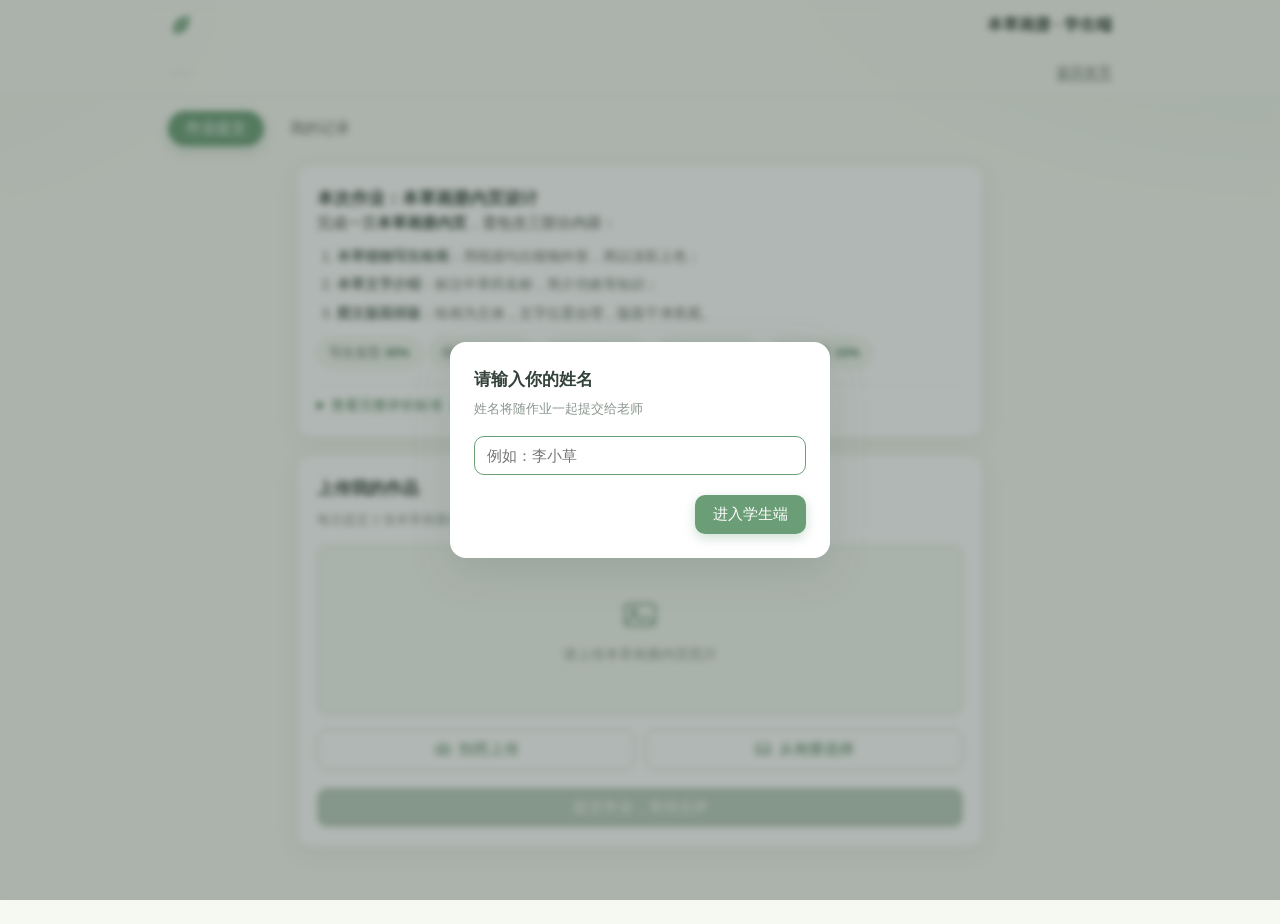
==== student.html @ 869b650e "本草画册作业评价网页" ====
<!DOCTYPE html>
<html lang="zh-CN">
<head>
  <meta charset="UTF-8">
  <meta name="viewport" content="width=device-width, initial-scale=1.0, viewport-fit=cover">
  <meta name="theme-color" content="#6b9e77">
  <title>本草画册 · 学生端</title>
  <link rel="icon" href="data:image/svg+xml,%3Csvg xmlns='http://www.w3.org/2000/svg' viewBox='0 0 32 32'%3E%3Cpath d='M27 5C13 5 6 13 6 24c0 1 .1 2 .2 2.8C7 27 8 27 9 27c11 0 18-9 18-22z' fill='%236b9e77'/%3E%3Cpath d='M8 26C13 18 19 12 25 8' stroke='%23fff' stroke-width='1.4' fill='none' stroke-linecap='round'/%3E%3C/svg%3E">
  <link rel="stylesheet" href="css/style.css">
</head>
<body data-app="student">

  <!-- 学生端 -->
  <section id="view-student" class="view">
    <header class="topbar">
      <div class="brand">
        <svg viewBox="0 0 32 32" width="26" height="26"><path d="M27 5C13 5 6 13 6 24c0 1 .1 2 .2 2.8C7 27 8 27 9 27c11 0 18-9 18-22z" fill="#6b9e77"/><path d="M8 26C13 18 19 12 25 8" stroke="#fff" stroke-width="1.4" fill="none" stroke-linecap="round"/></svg>
        <span>本草画册 · 学生端</span>
      </div>
      <div class="topbar-right">
        <span id="student-name-label" class="name-label"></span>
        <a class="link-btn" href="index.html">返回首页</a>
      </div>
    </header>

    <div class="tabs">
      <button class="tab active" data-stab="submit">作业提交</button>
      <button class="tab" data-stab="records">我的记录</button>
    </div>

    <main class="container">
      <!-- 作业提交 -->
      <div id="stab-submit" class="stab">
        <div class="card">
          <h2 class="card-title">本次作业：本草画册内页设计</h2>
          <div class="requirement">
            <p>完成一页<b>本草画册内页</b>，需包含三部分内容：</p>
            <ol class="req-list">
              <li><b>本草植物写生绘画</b>：用线描勾出植物外形，再以淡彩上色；</li>
              <li><b>本草文字介绍</b>：标注中草药名称，简介功效等知识；</li>
              <li><b>图文版面排版</b>：绘画为主体，文字位置合理，版面干净美观。</li>
            </ol>
            <div class="weight-row">
              <span>写生造型 <b>30%</b></span>
              <span>线描色彩 <b>20%</b></span>
              <span>排版构图 <b>20%</b></span>
              <span>知识文本 <b>15%</b></span>
              <span>完整创意 <b>15%</b></span>
            </div>
            <details class="rubric-details">
              <summary>查看完整评价标准（四级）</summary>
              <div class="rubric-table" id="rubric-table"></div>
            </details>
          </div>
        </div>

        <div class="card">
          <h2 class="card-title">上传我的作品</h2>
          <p class="card-hint">每次提交 1 张本草画册内页照片，可直接拍照或从相册选择。</p>

          <div id="upload-empty" class="upload-zone">
            <svg viewBox="0 0 24 24" width="40" height="40"><rect x="3" y="6" width="18" height="13" rx="2" fill="none" stroke="#8aa890" stroke-width="1.5"/><circle cx="8.5" cy="10.5" r="1.5" fill="none" stroke="#8aa890" stroke-width="1.5"/><path d="M4 17l4.5-4 3.5 3 3-2.5L20 17" fill="none" stroke="#8aa890" stroke-width="1.5" stroke-linejoin="round"/></svg>
            <span>请上传本草画册内页照片</span>
          </div>
          <div id="upload-preview" class="upload-preview hidden">
            <img id="preview-img" alt="作品预览">
            <button id="remove-img" class="link-btn danger">重新选择</button>
          </div>

          <div class="upload-actions">
            <button id="btn-camera" class="btn btn-outline">
              <svg viewBox="0 0 24 24" width="18" height="18"><path d="M4 8h3l1.5-2h7L17 8h3a1 1 0 011 1v9a1 1 0 01-1 1H4a1 1 0 01-1-1V9a1 1 0 011-1z" fill="none" stroke="currentColor" stroke-width="1.6"/><circle cx="12" cy="13" r="3.2" fill="none" stroke="currentColor" stroke-width="1.6"/></svg>
              拍照上传
            </button>
            <button id="btn-album" class="btn btn-outline">
              <svg viewBox="0 0 24 24" width="18" height="18"><rect x="3" y="5" width="18" height="14" rx="2" fill="none" stroke="currentColor" stroke-width="1.6"/><path d="M7 9h.01M4 16l5-4 4 3 3-2.5 4 3.5" fill="none" stroke="currentColor" stroke-width="1.6" stroke-linecap="round"/></svg>
              从相册选择
            </button>
            <input type="file" id="input-camera" accept="image/*" capture="environment" class="hidden">
            <input type="file" id="input-album" accept="image/*" class="hidden">
          </div>

          <button id="btn-submit" class="btn btn-primary btn-block" disabled>提交作业，等待点评</button>
        </div>
      </div>

      <!-- 我的记录 -->
      <div id="stab-records" class="stab hidden">
        <div id="student-records-list"></div>
      </div>
    </main>
  </section>

  <!-- 学生姓名弹窗 -->
  <div id="modal-name" class="modal-mask hidden">
    <div class="modal">
      <h3>请输入你的姓名</h3>
      <p class="modal-hint">姓名将随作业一起提交给老师</p>
      <input type="text" id="input-name" class="text-input" placeholder="例如：李小草" maxlength="12">
      <div class="modal-actions">
        <button id="btn-name-ok" class="btn btn-primary">进入学生端</button>
      </div>
    </div>
  </div>

  <!-- 图片轻提示 -->
  <div id="toast" class="toast hidden"></div>

  <script src="js/storage.js?v=9"></script>
  <script src="js/ai.js?v=9"></script>
  <script src="js/app.js?v=9"></script>
</body>
</html>
---- css/style.css ----
/* ========== 基础与变量 ========== */
:root {
  --green: #6b9e77;
  --green-deep: #4e7d5a;
  --green-soft: #e9f2ea;
  --green-tint: #f3f7f1;
  --ink: #33423a;
  --ink-2: #5c6b62;
  --ink-3: #8a968e;
  --paper: #f6f8f2;
  --card: #ffffff;
  --line: #e6ece4;
  --amber: #c08a2e;
  --amber-soft: #f8efdd;
  --red: #c06a63;
  --red-soft: #f7e8e7;
  --blue: #5d86a4;
  --blue-soft: #e7f0f6;
  --radius: 16px;
  --radius-sm: 10px;
  --shadow: 0 6px 22px rgba(77, 104, 84, 0.08);
  --shadow-lg: 0 14px 44px rgba(77, 104, 84, 0.16);
}

* { box-sizing: border-box; margin: 0; padding: 0; }

html, body { height: 100%; }

body {
  font-family: -apple-system, BlinkMacSystemFont, "PingFang SC", "Hiragino Sans GB",
    "Microsoft YaHei", "Helvetica Neue", Arial, sans-serif;
  color: var(--ink);
  background:
    radial-gradient(900px 500px at 100% -10%, #e7f1e4 0%, rgba(231, 241, 228, 0) 60%),
    radial-gradient(700px 420px at -10% 0%, #edf3e9 0%, rgba(237, 243, 233, 0) 55%),
    var(--paper);
  background-attachment: fixed;
  line-height: 1.6;
  -webkit-font-smoothing: antialiased;
}

.hidden { display: none !important; }

.view { min-height: 100vh; }

button { font-family: inherit; cursor: pointer; border: none; background: none; }

input, select, textarea { font-family: inherit; font-size: 15px; color: var(--ink); }

a { color: var(--green-deep); }

/* ========== 首页角色选择 ========== */
.home-wrap {
  max-width: 720px;
  margin: 0 auto;
  padding: 72px 22px 48px;
  text-align: center;
}

.home-logo {
  width: 84px; height: 84px;
  margin: 0 auto 20px;
  border-radius: 26px;
  background: linear-gradient(145deg, #eef6ea, #dcebdd);
  display: flex; align-items: center; justify-content: center;
  box-shadow: var(--shadow);
}

.home-wrap h1 { font-size: 27px; letter-spacing: 1px; }

.home-sub { color: var(--ink-2); margin-top: 10px; font-size: 15px; }

.role-cards {
  margin-top: 40px;
  display: grid;
  grid-template-columns: 1fr 1fr;
  gap: 18px;
}

.role-card {
  background: var(--card);
  border-radius: var(--radius);
  padding: 30px 20px;
  display: flex; flex-direction: column; align-items: center;
  gap: 10px;
  box-shadow: var(--shadow);
  border: 1px solid var(--line);
  text-decoration: none;
  color: var(--ink);
  transition: transform .18s ease, box-shadow .18s ease;
}

.role-card:hover { transform: translateY(-3px); box-shadow: var(--shadow-lg); }

.role-icon {
  width: 60px; height: 60px;
  border-radius: 50%;
  background: var(--green-tint);
  display: flex; align-items: center; justify-content: center;
}

.role-name { font-size: 18px; font-weight: 600; }

.role-desc { font-size: 12.5px; color: var(--ink-3); }

.home-foot { margin-top: 44px; color: var(--ink-3); font-size: 13px; letter-spacing: 2px; }

/* ========== 顶栏 / 标签 ========== */
.topbar {
  position: sticky; top: 0; z-index: 20;
  background: rgba(246, 248, 242, 0.88);
  backdrop-filter: saturate(1.4) blur(10px);
  border-bottom: 1px solid var(--line);
}

.topbar > * {
  max-width: 980px; margin: 0 auto;
  padding: 12px 18px;
  display: flex; align-items: center; justify-content: space-between;
}

.brand { display: flex; align-items: center; gap: 9px; font-weight: 600; font-size: 16px; }

.topbar-right { display: flex; align-items: center; gap: 14px; }

.name-label {
  font-size: 13.5px; color: var(--green-deep);
  background: var(--green-soft);
  padding: 3px 12px; border-radius: 999px;
}

.icon-btn { color: var(--ink-2); padding: 5px; border-radius: 8px; display: flex; }
.icon-btn:hover { background: var(--green-soft); color: var(--green-deep); }

.link-btn { color: var(--ink-2); font-size: 13.5px; text-decoration: underline; text-underline-offset: 3px; }
.link-btn:hover { color: var(--green-deep); }
.link-btn.danger { color: var(--red); }
.record-del { margin-left: 8px; flex: none; }

.tabs {
  max-width: 980px; margin: 0 auto;
  padding: 14px 18px 0;
  display: flex; gap: 8px;
}

.tab {
  position: relative;
  padding: 8px 18px;
  border-radius: 999px;
  font-size: 14.5px;
  color: var(--ink-2);
  background: transparent;
  display: flex; align-items: center; gap: 6px;
}

.tab.active { background: var(--green); color: #fff; box-shadow: 0 4px 12px rgba(107, 158, 119, .35); }
.tab:not(.active):hover { background: var(--green-soft); }

.tab-badge {
  min-width: 18px; height: 18px; padding: 0 5px;
  border-radius: 999px;
  background: var(--red); color: #fff;
  font-size: 11px; line-height: 18px; text-align: center;
}
.tab.active .tab-badge { background: #fff; color: var(--red); }

.container { max-width: 720px; margin: 0 auto; padding: 18px 16px 60px; }
.container.wide { max-width: 980px; }

/* ========== 卡片 ========== */
.card {
  background: var(--card);
  border-radius: var(--radius);
  border: 1px solid var(--line);
  box-shadow: var(--shadow);
  padding: 20px;
  margin-bottom: 16px;
}

.card-title { font-size: 17px; font-weight: 600; display: flex; align-items: center; gap: 8px; }
.card-hint { font-size: 13px; color: var(--ink-3); margin: 8px 0 14px; }

/* ========== 作业要求 ========== */
.requirement p { font-size: 14.5px; }

.req-list { margin: 10px 0 4px 20px; font-size: 14px; color: var(--ink-2); }
.req-list li { margin: 6px 0; }

.weight-row {
  display: flex; flex-wrap: wrap; gap: 8px;
  margin-top: 14px;
}

.weight-row span {
  font-size: 12.5px; color: var(--ink-2);
  background: var(--green-tint);
  border: 1px solid #dde8db;
  padding: 4px 11px; border-radius: 999px;
}
.weight-row b { color: var(--green-deep); }

.rubric-details { margin-top: 14px; border-top: 1px dashed var(--line); padding-top: 12px; }
.rubric-details summary { font-size: 13.5px; color: var(--green-deep); cursor: pointer; outline: none; }

.rubric-table { margin-top: 12px; display: flex; flex-direction: column; gap: 12px; }

.rubric-item { border: 1px solid var(--line); border-radius: var(--radius-sm); padding: 12px; }
.rubric-item h4 { font-size: 14px; margin-bottom: 6px; }
.rubric-item h4 em { font-style: normal; color: var(--ink-3); font-weight: 500; font-size: 12.5px; margin-left: 6px; }
.rubric-item ul { list-style: none; display: flex; flex-direction: column; gap: 4px; }
.rubric-item li { font-size: 12.5px; color: var(--ink-2); padding-left: 14px; position: relative; }
.rubric-item li::before { content: ""; position: absolute; left: 2px; top: 9px; width: 5px; height: 5px; border-radius: 50%; background: var(--green); }
.rubric-item li b { color: var(--ink); margin-right: 4px; }

/* ========== 上传 ========== */
.upload-zone {
  border: 1.5px dashed #bcd0bd;
  border-radius: var(--radius-sm);
  background: var(--green-tint);
  min-height: 170px;
  display: flex; flex-direction: column; align-items: center; justify-content: center;
  gap: 10px;
  color: var(--ink-3);
  font-size: 13.5px;
}

.upload-preview { display: flex; flex-direction: column; align-items: center; gap: 10px; }
.upload-preview img {
  width: 100%; max-height: 430px;
  object-fit: contain;
  border-radius: var(--radius-sm);
  border: 1px solid var(--line);
  background: #f0f0ee;
}

.upload-actions { display: flex; gap: 10px; margin: 14px 0; }

/* ========== 按钮 ========== */
.btn {
  display: inline-flex; align-items: center; justify-content: center; gap: 7px;
  border-radius: var(--radius-sm);
  font-size: 14.5px;
  padding: 10px 18px;
  transition: filter .15s ease, background .15s ease, transform .1s ease;
}
.btn:active { transform: scale(.98); }

.btn-primary { background: var(--green); color: #fff; box-shadow: 0 4px 12px rgba(107, 158, 119, .32); }
.btn-primary:hover { filter: brightness(1.05); }
.btn-primary:disabled { background: #b9cabb; box-shadow: none; cursor: not-allowed; }

.btn-outline { border: 1px solid #c9d8ca; color: var(--green-deep); background: #fff; flex: 1; }
.btn-outline:hover { background: var(--green-tint); }

.btn-ghost { color: var(--ink-2); }
.btn-ghost:hover { background: #f1f3ef; }

.btn-block { width: 100%; margin-top: 4px; }

.btn-sm { padding: 7px 14px; font-size: 13.5px; }

/* ========== 状态徽标 ========== */
.badge {
  display: inline-flex; align-items: center; gap: 5px;
  font-size: 12px; padding: 3px 11px; border-radius: 999px;
  white-space: nowrap;
}
.badge::before { content: ""; width: 6px; height: 6px; border-radius: 50%; background: currentColor; }

.badge.grading { background: var(--blue-soft); color: var(--blue); }
.badge.reviewing { background: var(--amber-soft); color: var(--amber); }
.badge.published { background: var(--green-soft); color: var(--green-deep); }
.badge.error { background: var(--red-soft); color: var(--red); }

.dot-flash { animation: flash 1.2s infinite; }
@keyframes flash { 0%,100% { opacity: 1; } 50% { opacity: .25; } }

/* 等级徽标 */
.level {
  display: inline-block;
  font-size: 12.5px; font-weight: 600;
  padding: 2px 11px; border-radius: 999px;
}
.level-a { background: var(--green-soft); color: var(--green-deep); }
.level-b { background: var(--blue-soft); color: var(--blue); }
.level-c { background: var(--amber-soft); color: var(--amber); }
.level-d { background: var(--red-soft); color: var(--red); }

/* 构图名称标签 */
.comp-tag {
  font-size: 11.5px; font-weight: 500;
  color: #7a6433;
  background: #f6efdd;
  border: 1px solid #e6d8b4;
  padding: 1px 10px;
  border-radius: 999px;
  white-space: nowrap;
}

/* 评价标准中的构图术语说明 */
.comp-line {
  font-size: 12px; color: var(--ink-2);
  margin-top: 9px;
  background: #faf7ee;
  border: 1px solid #ece2c8;
  border-radius: 8px;
  padding: 7px 10px;
}
.comp-line b { color: #7a6433; }

.composition-row .dn small { color: #7a6433; }

/* ========== 学生记录 ========== */
.record-card {
  background: var(--card);
  border: 1px solid var(--line);
  border-radius: var(--radius);
  box-shadow: var(--shadow);
  margin-bottom: 14px;
  overflow: hidden;
}

.record-head {
  display: flex; align-items: center; gap: 12px;
  padding: 13px 16px;
}

.record-thumb {
  width: 54px; height: 54px; flex-shrink: 0;
  border-radius: var(--radius-sm);
  object-fit: cover;
  border: 1px solid var(--line);
  background: #f0f0ee;
}

.record-meta { flex: 1; min-width: 0; }
.record-meta .t1 { font-size: 14.5px; font-weight: 600; }
.record-meta .t2 { font-size: 12px; color: var(--ink-3); }

.record-toggle { font-size: 13px; color: var(--green-deep); white-space: nowrap; }

.record-body { padding: 0 16px 16px; border-top: 1px dashed var(--line); }
.record-body .big-img { width: 100%; max-height: 480px; object-fit: contain; border-radius: var(--radius-sm); margin-top: 14px; background: #f0f0ee; }

.status-note {
  display: flex; align-items: center; gap: 10px;
  padding: 16px; color: var(--ink-2); font-size: 13.5px;
}

/* ========== 评价展示 ========== */
.eval-block { margin-top: 15px; }
.eval-block h4 {
  font-size: 14px; color: var(--green-deep);
  display: flex; align-items: center; gap: 7px;
  margin-bottom: 9px;
}
.eval-block h4::before { content: ""; width: 4px; height: 14px; border-radius: 2px; background: var(--green); }

.dim-row {
  display: flex; gap: 10px; align-items: flex-start;
  padding: 9px 0;
  border-bottom: 1px dashed var(--line);
  font-size: 13.5px;
}
.dim-row:last-child { border-bottom: none; }
.dim-name { width: 104px; flex-shrink: 0; color: var(--ink); font-weight: 500; padding-top: 1px; }
.dim-name small { display: block; color: var(--ink-3); font-size: 11px; font-weight: 400; }
.dim-main { flex: 1; min-width: 0; }
.dim-level-line { display: flex; align-items: center; gap: 8px; margin-bottom: 2px; }
.dim-comment { color: var(--ink-2); font-size: 13px; }

.suggest-list { list-style: none; display: flex; flex-direction: column; gap: 8px; }
.suggest-list li {
  position: relative; padding-left: 22px;
  font-size: 13.5px; color: var(--ink-2);
}
.suggest-list li::before {
  content: counter(sug);
  counter-increment: sug;
  position: absolute; left: 0; top: 2px;
  width: 16px; height: 16px;
  background: var(--green-soft); color: var(--green-deep);
  border-radius: 50%;
  font-size: 10.5px; text-align: center; line-height: 16px;
}
.suggest-list { counter-reset: sug; }

.total-box {
  margin-top: 14px;
  background: var(--green-tint);
  border: 1px solid #dbe8d9;
  border-radius: var(--radius-sm);
  padding: 14px 16px;
  display: flex; align-items: center; gap: 16px;
}
.total-score { text-align: center; flex-shrink: 0; }
.total-score .num { font-size: 30px; font-weight: 700; color: var(--green-deep); line-height: 1.1; }
.total-score .num small { font-size: 14px; }
.total-score .lab { font-size: 11.5px; color: var(--ink-3); }
.total-text { flex: 1; font-size: 13.5px; color: var(--ink-2); }
.total-text .lv-wrap { margin-bottom: 3px; }

/* ========== 教师批改卡 ========== */
.grade-card {
  background: var(--card);
  border: 1px solid var(--line);
  border-radius: var(--radius);
  box-shadow: var(--shadow);
  margin-bottom: 18px;
  overflow: hidden;
}

.grade-head {
  display: flex; align-items: center; gap: 12px;
  padding: 13px 18px;
  border-bottom: 1px solid var(--line);
  background: #fcfdfb;
}
.grade-head .gm { flex: 1; }
.grade-head .gm .n { font-size: 15px; font-weight: 600; }
.grade-head .gm .t { font-size: 12px; color: var(--ink-3); }

.grade-grid { display: grid; grid-template-columns: 300px 1fr; gap: 0; }

.grade-img { padding: 16px; border-right: 1px solid var(--line); background: #fafbf8; }
.grade-img img { width: 100%; max-height: 420px; object-fit: contain; border-radius: var(--radius-sm); background: #f0f0ee; }

.grade-form { padding: 16px 18px; }

.edit-section { margin-bottom: 16px; }
.edit-section > h4 {
  font-size: 13.5px; color: var(--green-deep); margin-bottom: 8px;
  display: flex; align-items: center; gap: 7px;
}
.edit-section > h4::before { content: ""; width: 4px; height: 13px; border-radius: 2px; background: var(--green); }
.ai-tag { font-size: 11px; color: var(--ink-3); font-weight: 400; background: #f1f3ef; padding: 1px 8px; border-radius: 999px; margin-left: auto; }

.dim-edit {
  display: grid;
  grid-template-columns: 108px 86px 1fr;
  gap: 8px; align-items: center;
  padding: 7px 0;
  border-bottom: 1px dashed var(--line);
}
.dim-edit:last-child { border-bottom: none; }
.dim-edit .dn { font-size: 13px; }
.dim-edit .dn small { display: block; font-size: 10.5px; color: var(--ink-3); }
.dim-score-cell { font-size: 12px; color: var(--ink-3); margin-top: 3px; text-align: center; }
.dim-score-cell b { color: var(--green-deep); font-size: 13.5px; }

.sel-input, .mini-input, .area-input {
  border: 1px solid var(--line);
  border-radius: 8px;
  background: #fff;
  padding: 6px 9px;
  width: 100%;
  outline: none;
  transition: border-color .15s;
}
.sel-input:focus, .mini-input:focus, .area-input:focus { border-color: var(--green); }
.sel-input { font-size: 13px; padding: 5px 8px; }
.mini-input { font-size: 13px; }
.area-input { resize: vertical; min-height: 46px; line-height: 1.55; font-size: 13.5px; }

.suggest-edit-row { display: flex; align-items: flex-start; gap: 8px; margin-bottom: 7px; }
.suggest-edit-row .idx { width: 18px; height: 18px; margin-top: 7px; background: var(--green-soft); color: var(--green-deep); border-radius: 50%; font-size: 10.5px; text-align: center; line-height: 18px; flex-shrink: 0; }
.suggest-edit-row textarea { flex: 1; }
.suggest-del { color: var(--ink-3); padding: 7px 2px; flex-shrink: 0; }
.suggest-del:hover { color: var(--red); }

.add-suggest { font-size: 13px; color: var(--green-deep); margin-top: 2px; }
.add-suggest:hover { text-decoration: underline; }

.total-edit {
  background: var(--green-tint);
  border: 1px solid #dbe8d9;
  border-radius: var(--radius-sm);
  padding: 13px 15px;
}
.total-edit-row1 { display: flex; align-items: center; gap: 14px; margin-bottom: 9px; }
.total-edit-row1 .big-score { font-size: 28px; font-weight: 700; color: var(--green-deep); }
.total-edit-row1 .sel-input { width: 110px; }

.grade-actions { display: flex; gap: 10px; justify-content: flex-end; margin-top: 15px; }

.error-box {
  margin: 16px 18px; padding: 12px 14px;
  background: var(--red-soft); color: var(--red);
  border-radius: var(--radius-sm); font-size: 13px;
  display: flex; align-items: center; justify-content: space-between; gap: 10px;
}

/* ========== 搜索 ========== */
.search-bar {
  display: flex; align-items: center; gap: 8px;
  background: #fff; border: 1px solid var(--line);
  border-radius: 999px;
  padding: 8px 16px;
  margin-bottom: 15px;
}
.search-bar input { border: none; outline: none; flex: 1; background: transparent; font-size: 14px; }

/* ========== 空状态 ========== */
.empty {
  text-align: center;
  padding: 56px 20px;
  color: var(--ink-3);
}
.empty svg { margin-bottom: 12px; opacity: .65; }
.empty .e1 { font-size: 15px; }
.empty .e2 { font-size: 12.5px; margin-top: 5px; }

/* ========== 弹窗 ========== */
.modal-mask {
  position: fixed; inset: 0; z-index: 50;
  background: rgba(51, 66, 58, .38);
  backdrop-filter: blur(3px);
  display: flex; align-items: center; justify-content: center;
  padding: 20px;
}

.modal {
  background: #fff;
  border-radius: var(--radius);
  box-shadow: var(--shadow-lg);
  width: 100%; max-width: 380px;
  padding: 24px;
}
.modal-lg { max-width: 520px; max-height: 88vh; overflow-y: auto; }

.modal h3 { font-size: 17px; }
.modal-hint { font-size: 13px; color: var(--ink-3); margin: 6px 0 16px; }
.modal-actions { display: flex; justify-content: flex-end; gap: 10px; margin-top: 20px; }

.text-input {
  width: 100%;
  border: 1px solid var(--line);
  border-radius: var(--radius-sm);
  padding: 10px 12px;
  outline: none;
  background: #fff;
}
.text-input:focus { border-color: var(--green); }

.field { margin-bottom: 14px; }
.field-label { display: block; font-size: 13px; color: var(--ink-2); margin-bottom: 6px; font-weight: 500; }

.seg { display: flex; gap: 8px; background: #f1f3ef; padding: 4px; border-radius: var(--radius-sm); }
.seg-btn { flex: 1; padding: 8px 6px; border-radius: 8px; font-size: 13px; color: var(--ink-2); }
.seg-btn.active { background: #fff; color: var(--green-deep); box-shadow: 0 2px 6px rgba(0,0,0,.08); font-weight: 600; }

.tips { background: var(--green-tint); border-radius: var(--radius-sm); padding: 11px 13px; margin-top: 6px; }
.tips p { font-size: 12px; color: var(--ink-2); margin: 4px 0; }

/* ========== Toast ========== */
.toast {
  position: fixed; left: 50%; bottom: 44px;
  transform: translateX(-50%);
  background: rgba(51, 66, 58, .92);
  color: #fff;
  font-size: 13.5px;
  padding: 10px 20px;
  border-radius: 999px;
  z-index: 80;
  box-shadow: var(--shadow-lg);
  animation: toast-in .25s ease;
}
@keyframes toast-in { from { opacity: 0; transform: translate(-50%, 10px); } to { opacity: 1; transform: translate(-50%, 0); } }

/* ========== 响应式 ========== */
@media (max-width: 760px) {
  .home-wrap { padding-top: 56px; }
  .role-cards { grid-template-columns: 1fr; }
  .grade-grid { grid-template-columns: 1fr; }
  .grade-img { border-right: none; border-bottom: 1px solid var(--line); }
  .grade-img img { max-height: 360px; }
  .dim-edit { grid-template-columns: 92px 78px 1fr; }
  .brand span { font-size: 15px; }
}

@media (max-width: 400px) {
  .dim-edit { grid-template-columns: 1fr 78px; grid-auto-rows: auto; }
  .dim-edit .dn { grid-column: 1 / -1; }
}
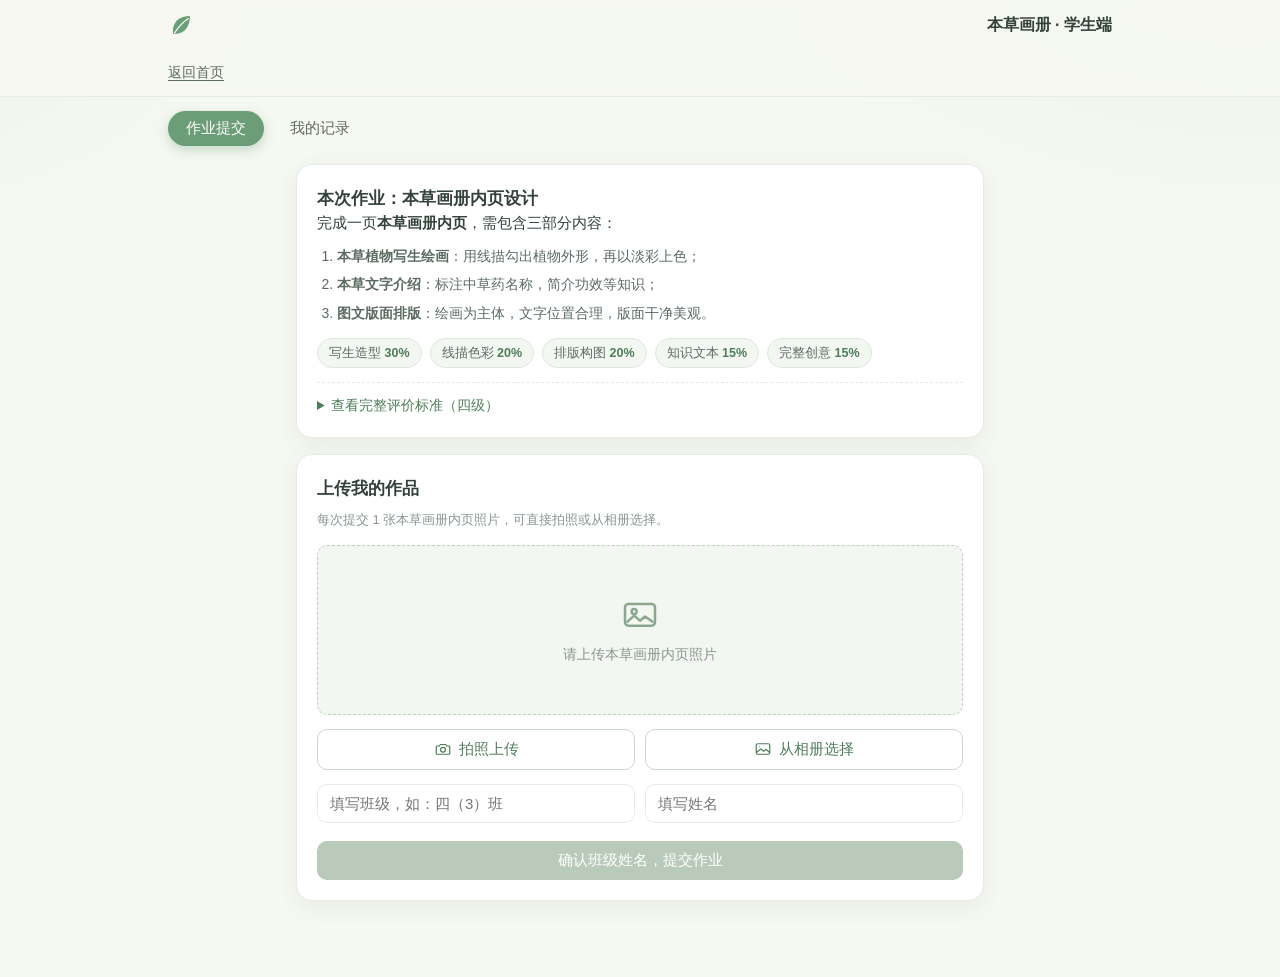
==== commit a414ccc0: "v12: 自动批改队列 + 每次提交填班级姓名 - 学生提交即入队，教师端自动认领串行批改；刷新/关页 45 秒内自动接管 - 真实失败自动重试 3 次，超限才提示手动重新批改，不再出现"批改中断" " ====
--- a/student.html
+++ b/student.html
@@ -6,7 +6,7 @@
   <meta name="theme-color" content="#6b9e77">
   <title>本草画册 · 学生端</title>
   <link rel="icon" href="data:image/svg+xml,%3Csvg xmlns='http://www.w3.org/2000/svg' viewBox='0 0 32 32'%3E%3Cpath d='M27 5C13 5 6 13 6 24c0 1 .1 2 .2 2.8C7 27 8 27 9 27c11 0 18-9 18-22z' fill='%236b9e77'/%3E%3Cpath d='M8 26C13 18 19 12 25 8' stroke='%23fff' stroke-width='1.4' fill='none' stroke-linecap='round'/%3E%3C/svg%3E">
-  <link rel="stylesheet" href="css/style.css">
+  <link rel="stylesheet" href="css/style.css?v=12">
 </head>
 <body data-app="student">
 
@@ -18,7 +18,6 @@
         <span>本草画册 · 学生端</span>
       </div>
       <div class="topbar-right">
-        <span id="student-name-label" class="name-label"></span>
         <a class="link-btn" href="index.html">返回首页</a>
       </div>
     </header>
@@ -80,7 +79,12 @@
             <input type="file" id="input-album" accept="image/*" class="hidden">
           </div>
 
-          <button id="btn-submit" class="btn btn-primary btn-block" disabled>提交作业，等待点评</button>
+          <div class="student-fields">
+            <input type="text" id="input-class" class="text-input" placeholder="填写班级，如：四（3）班" maxlength="12" autocomplete="off">
+            <input type="text" id="input-stu-name" class="text-input" placeholder="填写姓名" maxlength="12" autocomplete="off">
+          </div>
+
+          <button id="btn-submit" class="btn btn-primary btn-block" disabled>确认班级姓名，提交作业</button>
         </div>
       </div>
 
@@ -91,23 +95,11 @@
     </main>
   </section>
 
-  <!-- 学生姓名弹窗 -->
-  <div id="modal-name" class="modal-mask hidden">
-    <div class="modal">
-      <h3>请输入你的姓名</h3>
-      <p class="modal-hint">姓名将随作业一起提交给老师</p>
-      <input type="text" id="input-name" class="text-input" placeholder="例如：李小草" maxlength="12">
-      <div class="modal-actions">
-        <button id="btn-name-ok" class="btn btn-primary">进入学生端</button>
-      </div>
-    </div>
-  </div>
-
   <!-- 图片轻提示 -->
   <div id="toast" class="toast hidden"></div>
 
-  <script src="js/storage.js?v=9"></script>
-  <script src="js/ai.js?v=9"></script>
-  <script src="js/app.js?v=9"></script>
+  <script src="js/storage.js?v=12"></script>
+  <script src="js/ai.js?v=12"></script>
+  <script src="js/app.js?v=12"></script>
 </body>
 </html>
--- a/css/style.css
+++ b/css/style.css
@@ -235,6 +235,18 @@
 
 .upload-actions { display: flex; gap: 10px; margin: 14px 0; }
 
+/* 班级 + 姓名：每次提交必填，并排显示，窄屏堆叠 */
+.student-fields { display: flex; gap: 10px; margin: 4px 0 14px; }
+.student-fields .text-input { flex: 1; min-width: 0; font-size: 15px; }
+
+/* 自动批改提示：温和的灰绿色说明文字，不使用报错底色 */
+.auto-note {
+  padding: 10px 16px 14px;
+  font-size: 12.5px;
+  line-height: 1.6;
+  color: var(--ink-3);
+}
+
 /* ========== 按钮 ========== */
 .btn {
   display: inline-flex; align-items: center; justify-content: center; gap: 7px;
@@ -582,3 +594,7 @@
   .dim-edit { grid-template-columns: 1fr 78px; grid-auto-rows: auto; }
   .dim-edit .dn { grid-column: 1 / -1; }
 }
+
+@media (max-width: 560px) {
+  .student-fields { flex-direction: column; }
+}
